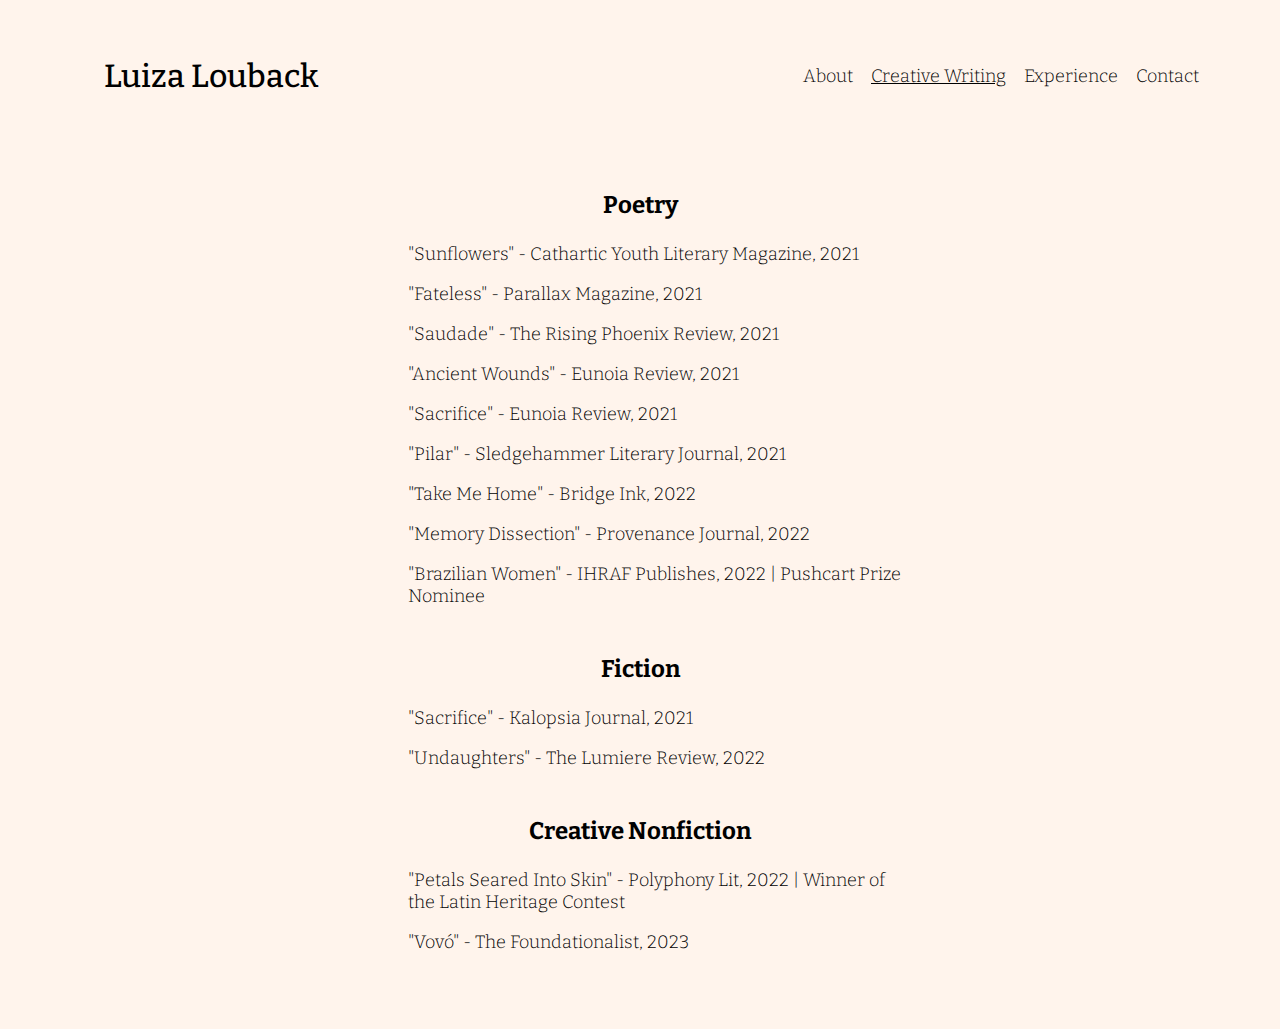
==== Creative Writing.html @ 3015d207 "Substitute publications with Creative Writing Page" ====
<!DOCTYPE html>
<html lang="en">
<head>
    <title>Luiza Louback | Creative Writing</title>
    <meta charset="UTF-8">
    <meta name="viewport" content="width=device-width, initial-scale=1">
    <link href="Style Sheet_Publications.css" rel="stylesheet">
    <link rel="shortcut icon" type="image/x-icon" href="favicon.ico" />
    <style>
        @import url('https://fonts.googleapis.com/css2?family=Bitter:ital,wght@0,300;0,500;1,300;1,400&display=swap');
    </style>
</head>
    <body>
        <header class="header">
            <a href="index.html" class="home-button">Luiza Louback</a>
            <div class="menu-container">
                <ul class="menu">
                    <li><a href="index.html">About</a></li>
                    <li><a href="#" class="active">Creative Writing</a></li>
                    <li><a href="Experience.html">Experience</a></li>
                    <li><a href="#">Contact</a></li>
                </ul>
            </div>
        </header>
        <div class="overall">
            <div class="pub-links">
                <h3 class="pub-sub-cat">Poetry</h3>
                <div class="Publications-Container-Poetry">
                    <ul class="publications-List-Poetry">
                        <li><a href="https://www.catharticlitmagazine.com/magazine/sunflowers-by-luiza-louback-17-brazil" target="_blank" rel="noopener noreferrer">
                            "Sunflowers"</a> - Cathartic Youth Literary Magazine, 2021
                        </li>
                        <li><a href="https://parallax-online.com/fateless/" target="_blank" rel="noopener noreferrer">
                            "Fateless"</a> - Parallax Magazine, 2021
                        </li>
                        <li><a href="https://therisingphoenixreview.com/2021/05/03/saudade-by-luiza-louback/" target="_blank" rel="noopener noreferrer">
                            "Saudade"</a> - The Rising Phoenix Review, 2021
                        </li>
                        <li><a href="https://eunoiareview.wordpress.com/2021/11/02/ancient-wounds/" target="_blank" rel="noopener noreferrer">
                            "Ancient Wounds"</a> - Eunoia Review, 2021
                        </li>
                        <li><a href="https://eunoiareview.wordpress.com/2021/11/02/sacrifice/" target="_blank" rel="noopener noreferrer">
                            "Sacrifice"</a> - Eunoia Review, 2021
                        </li>
                        <li><a href="https://www.sledgehammerlit.com/post/pilar-by-luiza-louback" target="_blank" rel="noopener noreferrer">
                            "Pilar"</a> - Sledgehammer Literary Journal, 2021
                        </li>
                        <li><a href="https://bridgeink.org/take-me-home/" target="_blank" rel="noopener noreferrer">
                            "Take Me Home"</a> - Bridge Ink, 2022
                        </li>
                        <li><a href="https://sites.google.com/view/provenancejournal/issues/issue-3/luiza-louback?authuser=0" target="_blank" rel="noopener noreferrer">
                            "Memory Dissection"</a> - Provenance Journal, 2022
                        </li>
                        <li><a href="https://static1.squarespace.com/static/5f91fef8b0d4490021b637f5/t/63af6be7fd28426edc6b1c5e/1672440808716/IHRAF+Publishes+2022.pdf" target="_blank" rel="noopener noreferrer">
                            "Brazilian Women"</a> - IHRAF Publishes, 2022 | Pushcart Prize Nominee
                        </li>

                    </ul>
                </div>
                <h3 class="pub-sub-cat">Fiction</h3>
                <div class="Publications-Container-Fiction">
                    <ul class="Publiations-List-Fiction">
                        <li><a href="https://kalopsialit.org/issue-vi/luiza-louback-fontes/" target="_blank" rel="noopener noreferrer">
                            "Sacrifice"</a> - Kalopsia Journal, 2021
                        </li>
                        <li><a href="https://lumierereview.com/luiza-louback" target="_blank" rel="noopener noreferrer">
                            "Undaughters"</a> - The Lumiere Review, 2022
                        </li>
                    </ul>
                </div>
                <h3 class="pub-sub-cat">Creative Nonfiction</h3>
                <div class="Publications-Container-Nonfiction">
                    <ul id="ultimo" class="Publiations-List-Creative-Nonfiction">
                        <li><a href="https://www.polyphonylit.org/vol18winter2023/petals-seared-into-skin" target="_blank" rel="noopener noreferrer">
                            "Petals Seared Into Skin"</a> - Polyphony Lit, 2022 | Winner of the Latin Heritage Contest
                        </li>
                        <li><a href="https://static1.squarespace.com/static/5ab3b81d9772aeff2c7a6922/t/64589e350ae959438e660d9f/1683529269750/IssueVIIVolumeII.pdf#page=112" target="_blank" rel="noopener noreferrer">
                            "Vovó"</a> - The Foundationalist, 2023 <br><br><br>
                        </li>
                    </ul>
                </div>
            </div>



        </div>
    </body>
</html>
---- Style Sheet_Publications.css ----
* {
    box-sizing: border-box;
}

body {
    background-color: #fff4ec;
}

.menu {
    list-style: none; /* remove bullet points */
    display: flex; /* make the menu items display in a row */
    padding: 0; /* add this line to remove any default padding */
}

.menu li {
    margin: 0 9px; /* add some space between menu items */
    text-align: center;
    font-size: 18px;
    font-family: "Bitter", Helvetica, sans-serif;
    font-weight: 300;
}

.menu a.active {
    text-decoration: underline;
}

.menu-container {
    display: flex;
    justify-content: right; /* center the .menu within its container */
    flex-grow: 1; /* make the container grow to fill available space */
    margin: 0 4em 0 0; /* add some space between menu items */
}

.home-button {
    font-family: "Bitter", Helvetica, sans-serif;
    font-weight: 500;
    font-size: 32px;
    margin: 0 0 0 3em; /* add some space between menu items */
}

.header a {
    color: #000; /* set the text color */
    text-decoration: none;
    text-align: center;
}

.header a:hover {
    color: rgb(163, 149, 148);
}

.header {
    width: 100%;
    height: 15vh;
    max-width: 100%;
    display: flex;
    justify-content: space-between;
    align-items: center;
}

.overall h3 {
    display: block;
    margin-top: 2em;
    margin-left: auto;
    margin-right: auto;
    text-align: center;
    font-family: "Bitter";
    font-size: 24px;
}


.overall li {
    list-style: none;
    text-align: left;
    font-size: 18px;
    font-family: "Bitter", Helvetica, sans-serif;
    font-weight: 300;
    max-width: calc(100% - 40em); /* Set a max-width for the list items */
    margin: 1em auto; /* Center the list items and keep the top/bottom margin */
}



.pub-links a {
    color: inherit; /* Inherit the color from the parent element */
    text-decoration: none;
}

.pub-links a:hover {
    color: rgb(163, 149, 148);
}


#ultimo {
    margin-bottom: 2em;
}
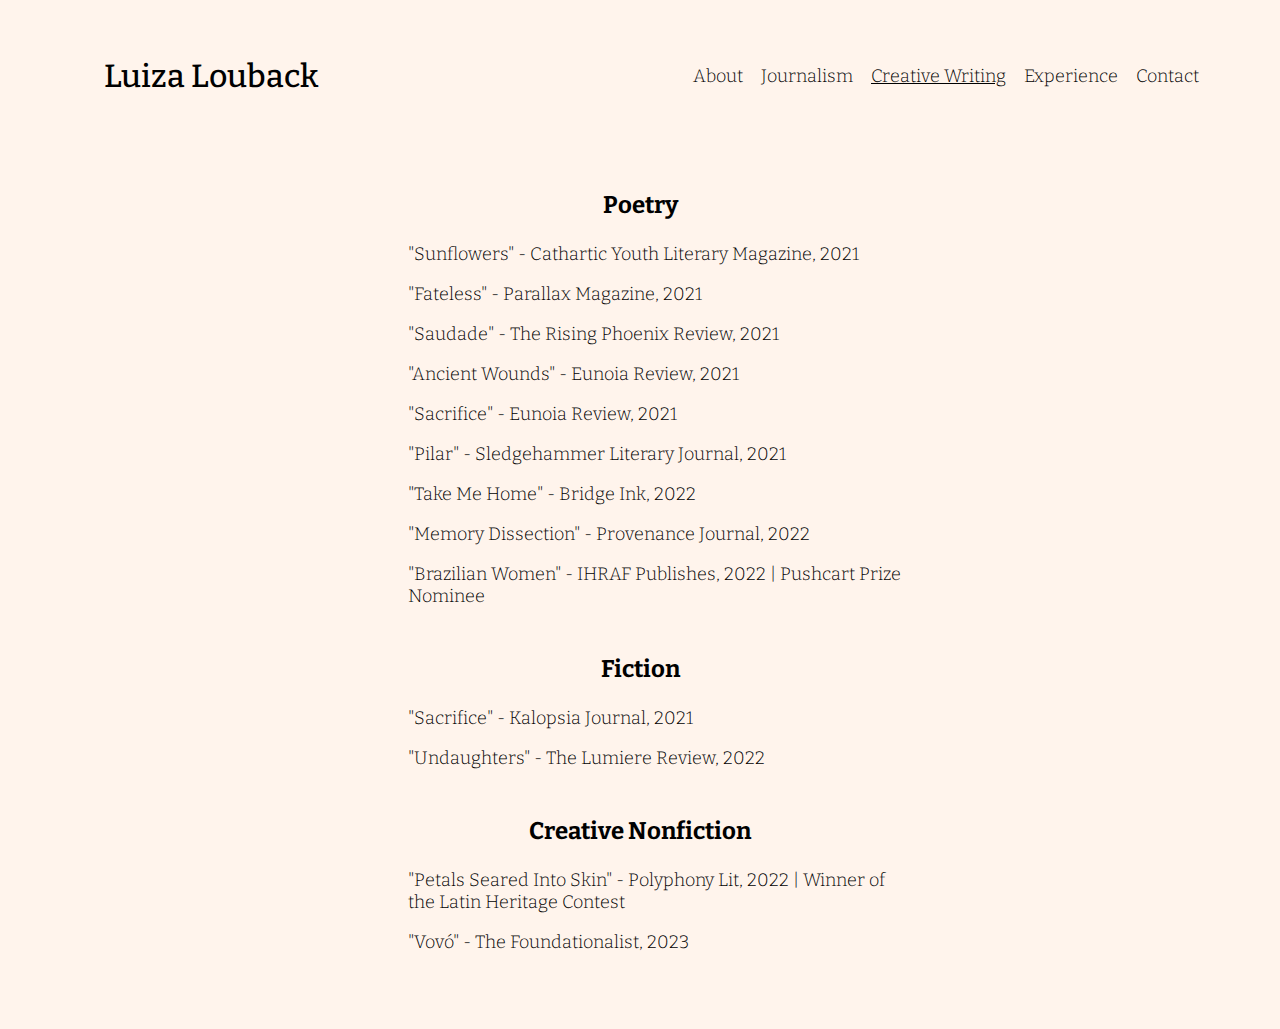
==== commit ebdf8901: "Responsive additions" ====
--- a/Creative Writing.html
+++ b/Creative Writing.html
@@ -10,79 +10,124 @@
         @import url('https://fonts.googleapis.com/css2?family=Bitter:ital,wght@0,300;0,500;1,300;1,400&display=swap');
     </style>
 </head>
-    <body>
-        <header class="header">
-            <a href="index.html" class="home-button">Luiza Louback</a>
-            <div class="menu-container">
-                <ul class="menu">
-                    <li><a href="index.html">About</a></li>
-                    <li><a href="#" class="active">Creative Writing</a></li>
-                    <li><a href="Experience.html">Experience</a></li>
-                    <li><a href="#">Contact</a></li>
+<body>
+    <header class="header">
+        <a href="index.html" class="home-button">Luiza Louback</a>
+        <div class="menu-container">
+            <button class="hamburger">&#9776;</button>
+            <button class="cross">&#735;</button>
+            <ul class="menu">
+                <li><a href="index.html">About</a></li>
+                <li><a href="Journalism.html">Journalism</a></li>
+                <li><a href="#" class="active">Creative Writing</a></li>
+                <li><a href="Experience.html">Experience</a></li>
+                <li><a href="#">Contact</a></li>
+            </ul>
+        </div>
+    </header>
+    <div class="overall">
+        <div class="pub-links">
+            <h3 class="pub-sub-cat">Poetry</h3>
+            <div class="Publications-Container-Poetry">
+                <ul class="publications-List-Poetry">
+                    <li>
+                        <a href="https://www.catharticlitmagazine.com/magazine/sunflowers-by-luiza-louback-17-brazil" target="_blank" rel="noopener noreferrer">
+                            "Sunflowers"
+                        </a> - Cathartic Youth Literary Magazine, 2021
+                    </li>
+                    <li>
+                        <a href="https://parallax-online.com/fateless/" target="_blank" rel="noopener noreferrer">
+                            "Fateless"
+                        </a> - Parallax Magazine, 2021
+                    </li>
+                    <li>
+                        <a href="https://therisingphoenixreview.com/2021/05/03/saudade-by-luiza-louback/" target="_blank" rel="noopener noreferrer">
+                            "Saudade"
+                        </a> - The Rising Phoenix Review, 2021
+                    </li>
+                    <li>
+                        <a href="https://eunoiareview.wordpress.com/2021/11/02/ancient-wounds/" target="_blank" rel="noopener noreferrer">
+                            "Ancient Wounds"
+                        </a> - Eunoia Review, 2021
+                    </li>
+                    <li>
+                        <a href="https://eunoiareview.wordpress.com/2021/11/02/sacrifice/" target="_blank" rel="noopener noreferrer">
+                            "Sacrifice"
+                        </a> - Eunoia Review, 2021
+                    </li>
+                    <li>
+                        <a href="https://www.sledgehammerlit.com/post/pilar-by-luiza-louback" target="_blank" rel="noopener noreferrer">
+                            "Pilar"
+                        </a> - Sledgehammer Literary Journal, 2021
+                    </li>
+                    <li>
+                        <a href="https://bridgeink.org/take-me-home/" target="_blank" rel="noopener noreferrer">
+                            "Take Me Home"
+                        </a> - Bridge Ink, 2022
+                    </li>
+                    <li>
+                        <a href="https://sites.google.com/view/provenancejournal/issues/issue-3/luiza-louback?authuser=0" target="_blank" rel="noopener noreferrer">
+                            "Memory Dissection"
+                        </a> - Provenance Journal, 2022
+                    </li>
+                    <li>
+                        <a href="https://static1.squarespace.com/static/5f91fef8b0d4490021b637f5/t/63af6be7fd28426edc6b1c5e/1672440808716/IHRAF+Publishes+2022.pdf" target="_blank" rel="noopener noreferrer">
+                            "Brazilian Women"
+                        </a> - IHRAF Publishes, 2022 | Pushcart Prize Nominee
+                    </li>
+
                 </ul>
             </div>
-        </header>
-        <div class="overall">
-            <div class="pub-links">
-                <h3 class="pub-sub-cat">Poetry</h3>
-                <div class="Publications-Container-Poetry">
-                    <ul class="publications-List-Poetry">
-                        <li><a href="https://www.catharticlitmagazine.com/magazine/sunflowers-by-luiza-louback-17-brazil" target="_blank" rel="noopener noreferrer">
-                            "Sunflowers"</a> - Cathartic Youth Literary Magazine, 2021
-                        </li>
-                        <li><a href="https://parallax-online.com/fateless/" target="_blank" rel="noopener noreferrer">
-                            "Fateless"</a> - Parallax Magazine, 2021
-                        </li>
-                        <li><a href="https://therisingphoenixreview.com/2021/05/03/saudade-by-luiza-louback/" target="_blank" rel="noopener noreferrer">
-                            "Saudade"</a> - The Rising Phoenix Review, 2021
-                        </li>
-                        <li><a href="https://eunoiareview.wordpress.com/2021/11/02/ancient-wounds/" target="_blank" rel="noopener noreferrer">
-                            "Ancient Wounds"</a> - Eunoia Review, 2021
-                        </li>
-                        <li><a href="https://eunoiareview.wordpress.com/2021/11/02/sacrifice/" target="_blank" rel="noopener noreferrer">
-                            "Sacrifice"</a> - Eunoia Review, 2021
-                        </li>
-                        <li><a href="https://www.sledgehammerlit.com/post/pilar-by-luiza-louback" target="_blank" rel="noopener noreferrer">
-                            "Pilar"</a> - Sledgehammer Literary Journal, 2021
-                        </li>
-                        <li><a href="https://bridgeink.org/take-me-home/" target="_blank" rel="noopener noreferrer">
-                            "Take Me Home"</a> - Bridge Ink, 2022
-                        </li>
-                        <li><a href="https://sites.google.com/view/provenancejournal/issues/issue-3/luiza-louback?authuser=0" target="_blank" rel="noopener noreferrer">
-                            "Memory Dissection"</a> - Provenance Journal, 2022
-                        </li>
-                        <li><a href="https://static1.squarespace.com/static/5f91fef8b0d4490021b637f5/t/63af6be7fd28426edc6b1c5e/1672440808716/IHRAF+Publishes+2022.pdf" target="_blank" rel="noopener noreferrer">
-                            "Brazilian Women"</a> - IHRAF Publishes, 2022 | Pushcart Prize Nominee
-                        </li>
-
-                    </ul>
-                </div>
-                <h3 class="pub-sub-cat">Fiction</h3>
-                <div class="Publications-Container-Fiction">
-                    <ul class="Publiations-List-Fiction">
-                        <li><a href="https://kalopsialit.org/issue-vi/luiza-louback-fontes/" target="_blank" rel="noopener noreferrer">
-                            "Sacrifice"</a> - Kalopsia Journal, 2021
-                        </li>
-                        <li><a href="https://lumierereview.com/luiza-louback" target="_blank" rel="noopener noreferrer">
-                            "Undaughters"</a> - The Lumiere Review, 2022
-                        </li>
-                    </ul>
-                </div>
-                <h3 class="pub-sub-cat">Creative Nonfiction</h3>
-                <div class="Publications-Container-Nonfiction">
-                    <ul id="ultimo" class="Publiations-List-Creative-Nonfiction">
-                        <li><a href="https://www.polyphonylit.org/vol18winter2023/petals-seared-into-skin" target="_blank" rel="noopener noreferrer">
-                            "Petals Seared Into Skin"</a> - Polyphony Lit, 2022 | Winner of the Latin Heritage Contest
-                        </li>
-                        <li><a href="https://static1.squarespace.com/static/5ab3b81d9772aeff2c7a6922/t/64589e350ae959438e660d9f/1683529269750/IssueVIIVolumeII.pdf#page=112" target="_blank" rel="noopener noreferrer">
-                            "Vovó"</a> - The Foundationalist, 2023 <br><br><br>
-                        </li>
-                    </ul>
-                </div>
+            <h3 class="pub-sub-cat">Fiction</h3>
+            <div class="Publications-Container-Fiction">
+                <ul class="Publiations-List-Fiction">
+                    <li>
+                        <a href="https://kalopsialit.org/issue-vi/luiza-louback-fontes/" target="_blank" rel="noopener noreferrer">
+                            "Sacrifice"
+                        </a> - Kalopsia Journal, 2021
+                    </li>
+                    <li>
+                        <a href="https://lumierereview.com/luiza-louback" target="_blank" rel="noopener noreferrer">
+                            "Undaughters"
+                        </a> - The Lumiere Review, 2022
+                    </li>
+                </ul>
             </div>
+            <h3 class="pub-sub-cat">Creative Nonfiction</h3>
+            <div class="Publications-Container-Nonfiction">
+                <ul id="ultimo" class="Publiations-List-Creative-Nonfiction">
+                    <li>
+                        <a href="https://www.polyphonylit.org/vol18winter2023/petals-seared-into-skin" target="_blank" rel="noopener noreferrer">
+                            "Petals Seared Into Skin"
+                        </a> - Polyphony Lit, 2022 | Winner of the Latin Heritage Contest
+                    </li>
+                    <li>
+                        <a href="https://static1.squarespace.com/static/5ab3b81d9772aeff2c7a6922/t/64589e350ae959438e660d9f/1683529269750/IssueVIIVolumeII.pdf#page=112" target="_blank" rel="noopener noreferrer">
+                            "Vovó"
+                        </a> - The Foundationalist, 2023 <br><br><br>
+                    </li>
+                </ul>
+            </div>
+        </div>
 
 
 
-        </div>
-    </body>
+    </div>
+    <script src="https://ajax.googleapis.com/ajax/libs/jquery/3.5.1/jquery.min.js"></script>
+    <script>
+        $(".hamburger").click(function () {
+            $(".menu").slideToggle("slow", function () {
+                $(".hamburger").hide();
+                $(".cross").show();
+            });
+        });
+
+        $(".cross").click(function () {
+            $(".menu").slideToggle("slow", function () {
+                $(".cross").hide();
+                $(".hamburger").show();
+            });
+        });
+    </script>
+</body>
 </html>
--- a/Style Sheet_Publications.css
+++ b/Style Sheet_Publications.css
@@ -24,6 +24,56 @@
     text-decoration: underline;
 }
 
+@media (max-width: 600px) {
+    .menu a.active {
+        text-decoration: none;
+    }
+}
+
+.hamburger {
+    display: none;
+    font-size: 30px;
+    padding: 10px;
+    background-color: #fff4ec;
+    border: none;
+    margin-left: auto;
+}
+
+.cross {
+    display: none;
+    font-size: 30px;
+    background-color: #fff4ec;
+    border: none;
+    margin-left: auto;
+    padding: 10px;
+}
+
+@media (max-width: 600px) {
+    .menu {
+        list-style: none;
+        display: none; /* Initially hidden */
+        flex-direction: column;
+        position: absolute;
+        width: 100%;
+        top: 60px;
+        padding: 0;
+        background-color: #fff;
+    }
+
+        .menu li {
+            padding: 10px;
+            border-bottom: 1px solid #ddd;
+        }
+
+            .menu li:last-child {
+                border-bottom: none;
+            }
+
+    .hamburger {
+        display: block;
+    }
+}
+
 .menu-container {
     display: flex;
     justify-content: right; /* center the .menu within its container */
@@ -31,11 +81,24 @@
     margin: 0 4em 0 0; /* add some space between menu items */
 }
 
+@media (max-width: 600px) {
+    .menu-container {
+        margin: 0; /* add some space between menu items */
+    }
+}
+
 .home-button {
     font-family: "Bitter", Helvetica, sans-serif;
     font-weight: 500;
     font-size: 32px;
     margin: 0 0 0 3em; /* add some space between menu items */
+}
+
+@media (max-width: 600px) {
+    .home-button {
+        font-size: 28px;
+        margin: 0 0 0 1em; /* add some space between menu items */
+    }
 }
 
 .header a {
@@ -55,6 +118,12 @@
     display: flex;
     justify-content: space-between;
     align-items: center;
+}
+
+@media (max-width: 600px) {
+    .header {
+        height: 10vh;
+    }
 }
 
 .overall h3 {
@@ -78,6 +147,56 @@
     margin: 1em auto; /* Center the list items and keep the top/bottom margin */
 }
 
+@media (max-width: 900px) {
+    .overall h3 {
+        display: block;
+        margin-top: 2em;
+        margin-left: auto;
+        margin-right: auto;
+        text-align: center;
+        font-family: "Bitter";
+        font-size: 24px;
+    }
+
+
+    .overall li {
+        list-style: circle;
+        display: block;
+        margin-top: 2em;
+        margin-right: 0.5em;
+        text-align: left;
+        font-size: 18px;
+        font-family: "Bitter", Helvetica, sans-serif;
+        font-weight: 300;
+        max-width: none;
+    }
+}
+
+@media (max-width: 600px) {
+    .overall h3 {
+        display: block;
+        margin-top: 2em;
+        margin-left: auto;
+        margin-right: auto;
+        text-align: center;
+        font-family: "Bitter";
+        font-size: 24px;
+    }
+
+
+    .overall li {
+        list-style: circle;
+        display: block;
+        margin-top: 2em;
+        margin-right: 0.5em;
+        text-align: left;
+        font-size: 16px;
+        font-family: "Bitter", Helvetica, sans-serif;
+        font-weight: 300;
+        max-width: none;
+    }
+}
+
 
 
 .pub-links a {
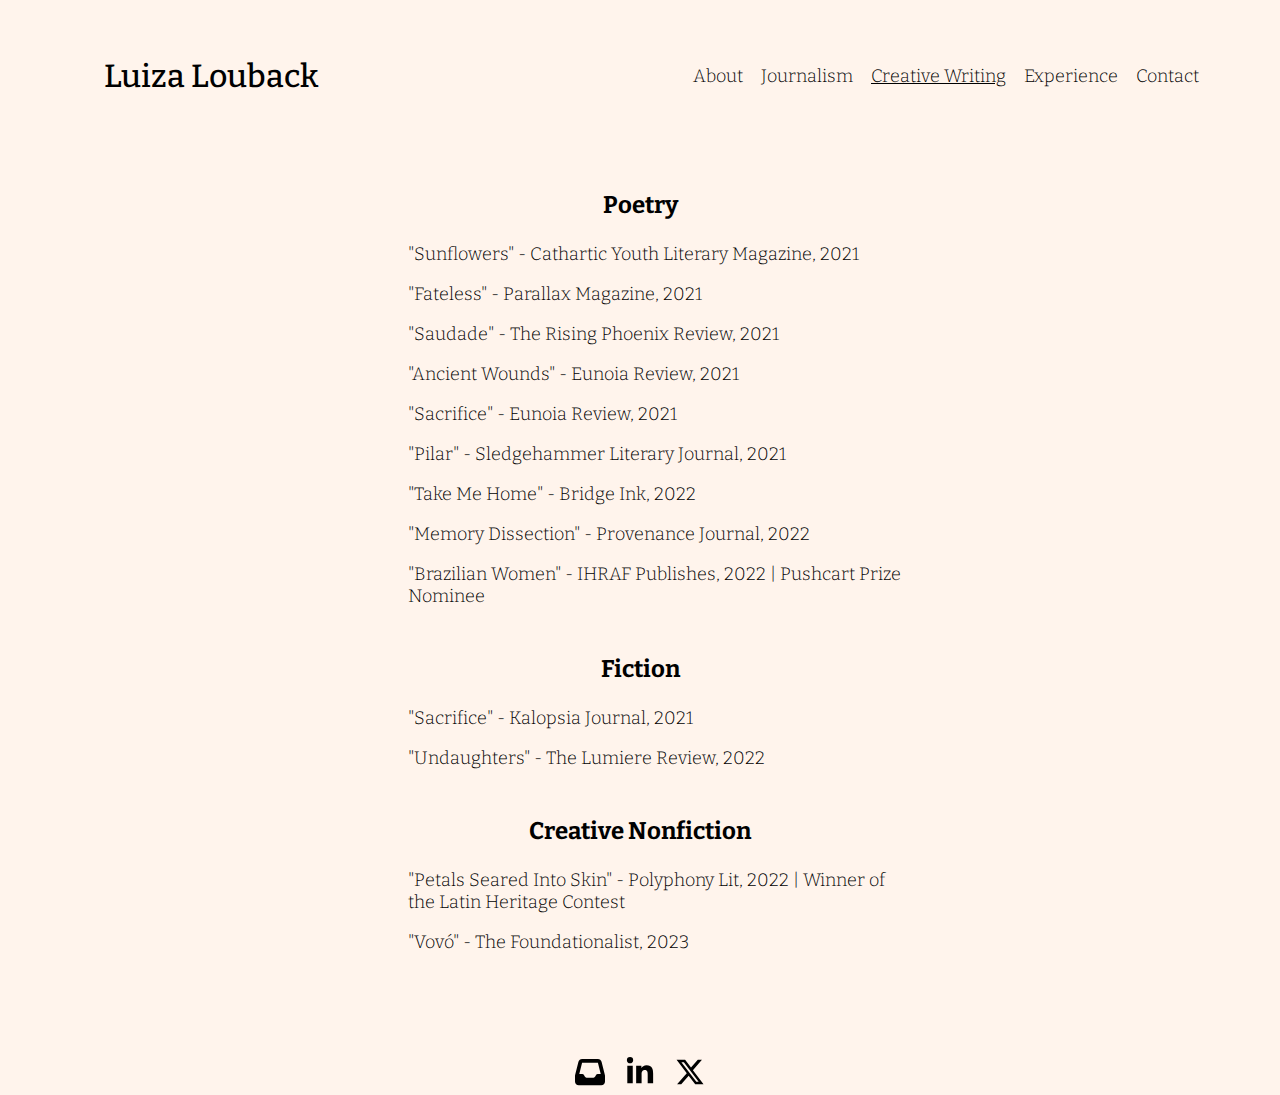
==== commit 6bf4ba93: "Add social media icons" ====
--- a/Creative Writing.html
+++ b/Creative Writing.html
@@ -110,7 +110,11 @@
             </div>
         </div>
 
-
+        <div class="icon-container">
+            <img src="inbox-solid.svg" alt="Inbox Icon">
+            <img src="linkedin-in.svg" alt="LinkedIn Icon">
+            <img src="x-twitter.svg" alt="Twitter Icon">
+        </div>
 
     </div>
     <script src="https://ajax.googleapis.com/ajax/libs/jquery/3.5.1/jquery.min.js"></script>
--- a/Style Sheet_Publications.css
+++ b/Style Sheet_Publications.css
@@ -212,3 +212,20 @@
 #ultimo {
     margin-bottom: 2em;
 }
+
+.icon-container {
+    /* Center the icons horizontally */
+    display: flex;
+    justify-content: center;
+    /* Optional: Add some space around the icons */
+    margin-top: 60px;
+}
+
+/* Optional: Style the icons */
+.icon-container img {
+    /* Add some space between the icons */
+    margin: 0 10px;
+    /* Add additional styling if needed */
+    width: 30px; /* Adjust the width as needed */
+    height: 30px; /* Adjust the height as needed */
+}
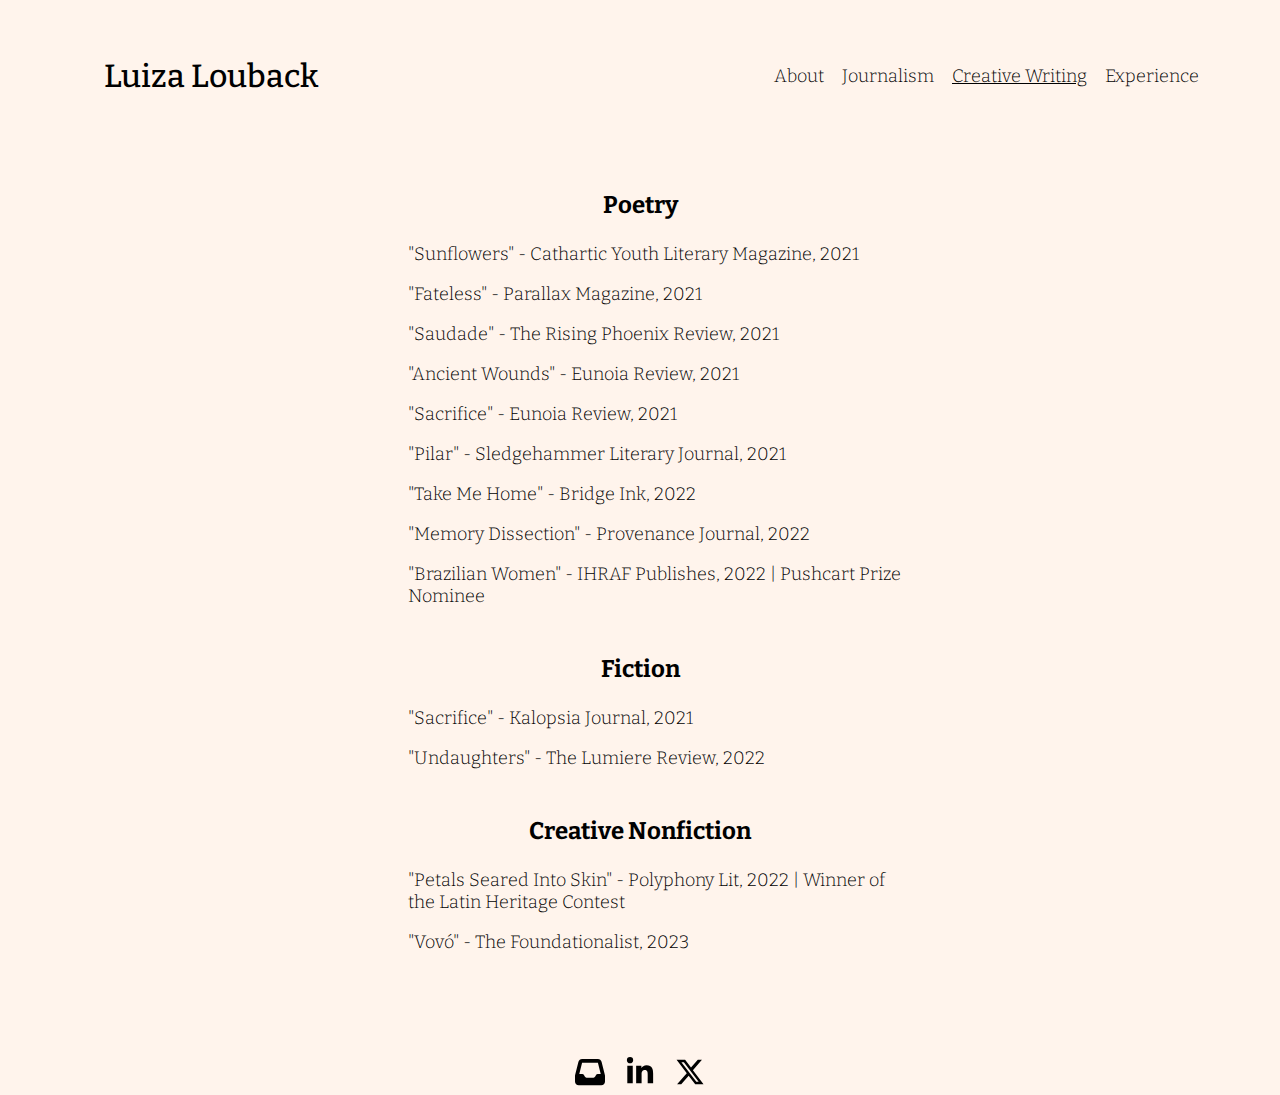
==== commit e91085c5: "Remove contact page" ====
--- a/Creative Writing.html
+++ b/Creative Writing.html
@@ -21,7 +21,6 @@
                 <li><a href="Journalism.html">Journalism</a></li>
                 <li><a href="#" class="active">Creative Writing</a></li>
                 <li><a href="Experience.html">Experience</a></li>
-                <li><a href="#">Contact</a></li>
             </ul>
         </div>
     </header>
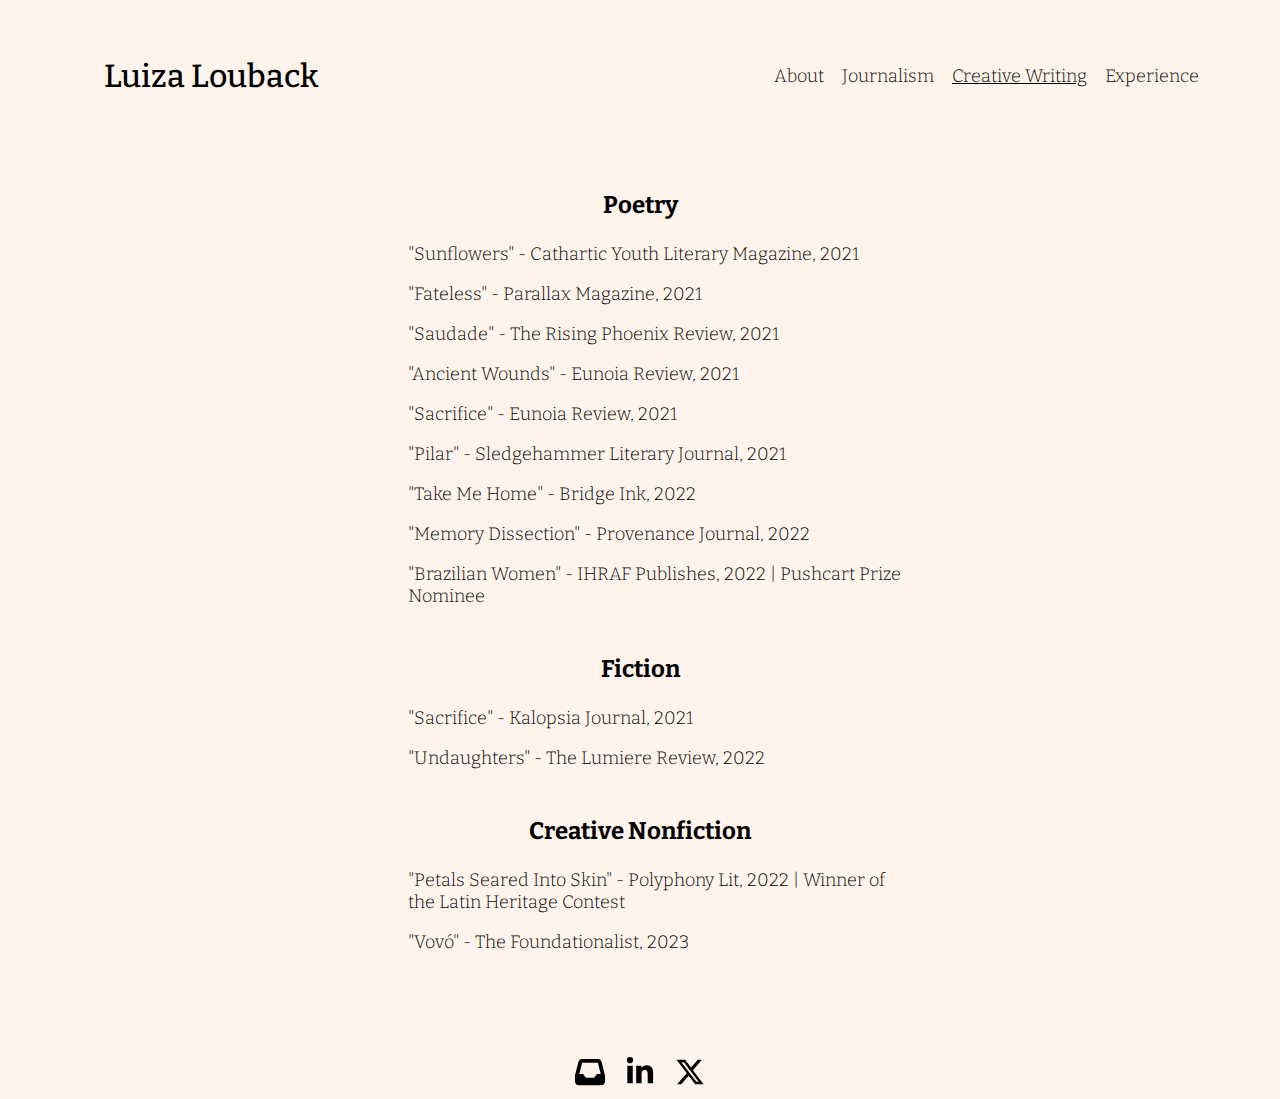
==== commit 8f290439: "Fix social media link bug on pages" ====
--- a/Creative Writing.html
+++ b/Creative Writing.html
@@ -110,9 +110,9 @@
         </div>
 
         <div class="icon-container">
-            <img src="inbox-solid.svg" alt="Inbox Icon">
-            <img src="linkedin-in.svg" alt="LinkedIn Icon">
-            <img src="x-twitter.svg" alt="Twitter Icon">
+            <a href="mailto:luizal@sas.upenn.edu"><img src="inbox-solid.svg" alt="Inbox Icon"></a>
+            <a href="https://www.linkedin.com/in/luiza-louback/" target="_blank"><img src="linkedin-in.svg" alt="LinkedIn Icon"></a>
+            <a href="https://twitter.com/LoubackLuiza" target="_blank"><img src="x-twitter.svg" alt="Twitter Icon"></a>
         </div>
 
     </div>
